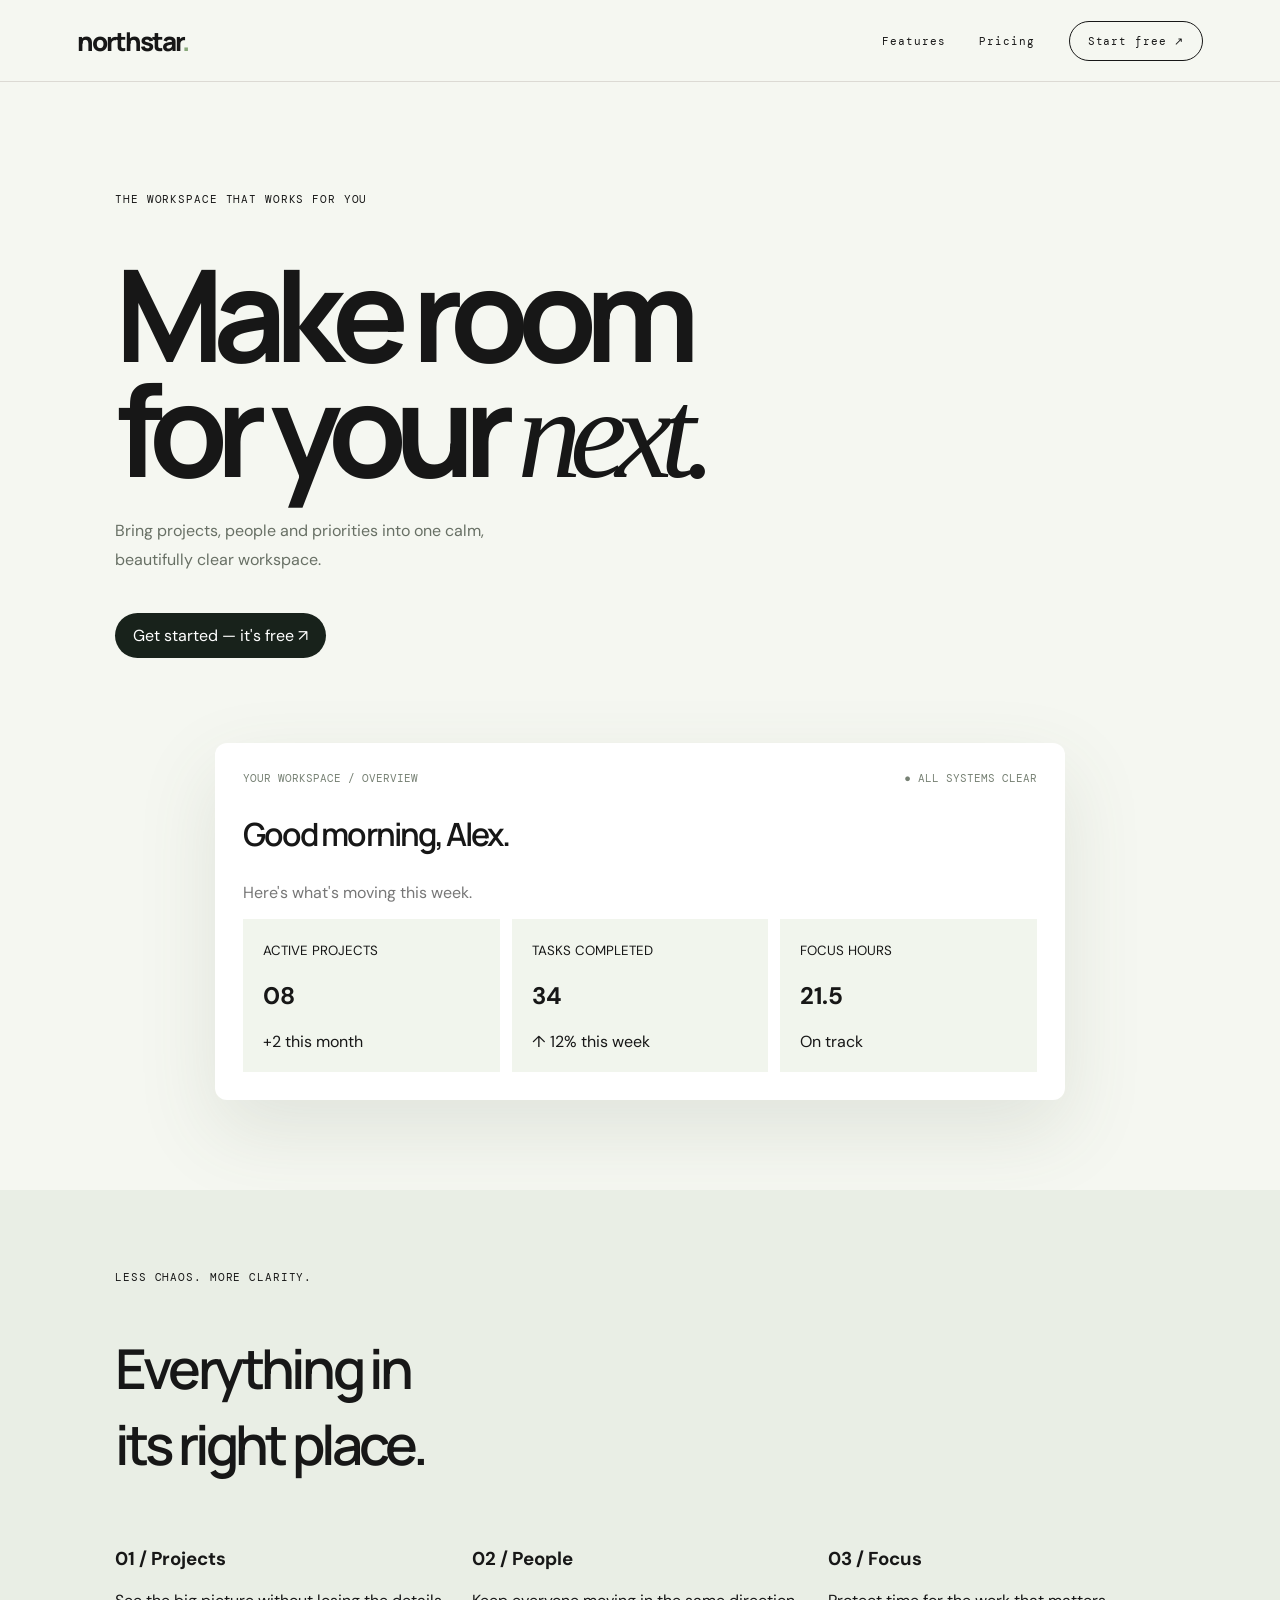
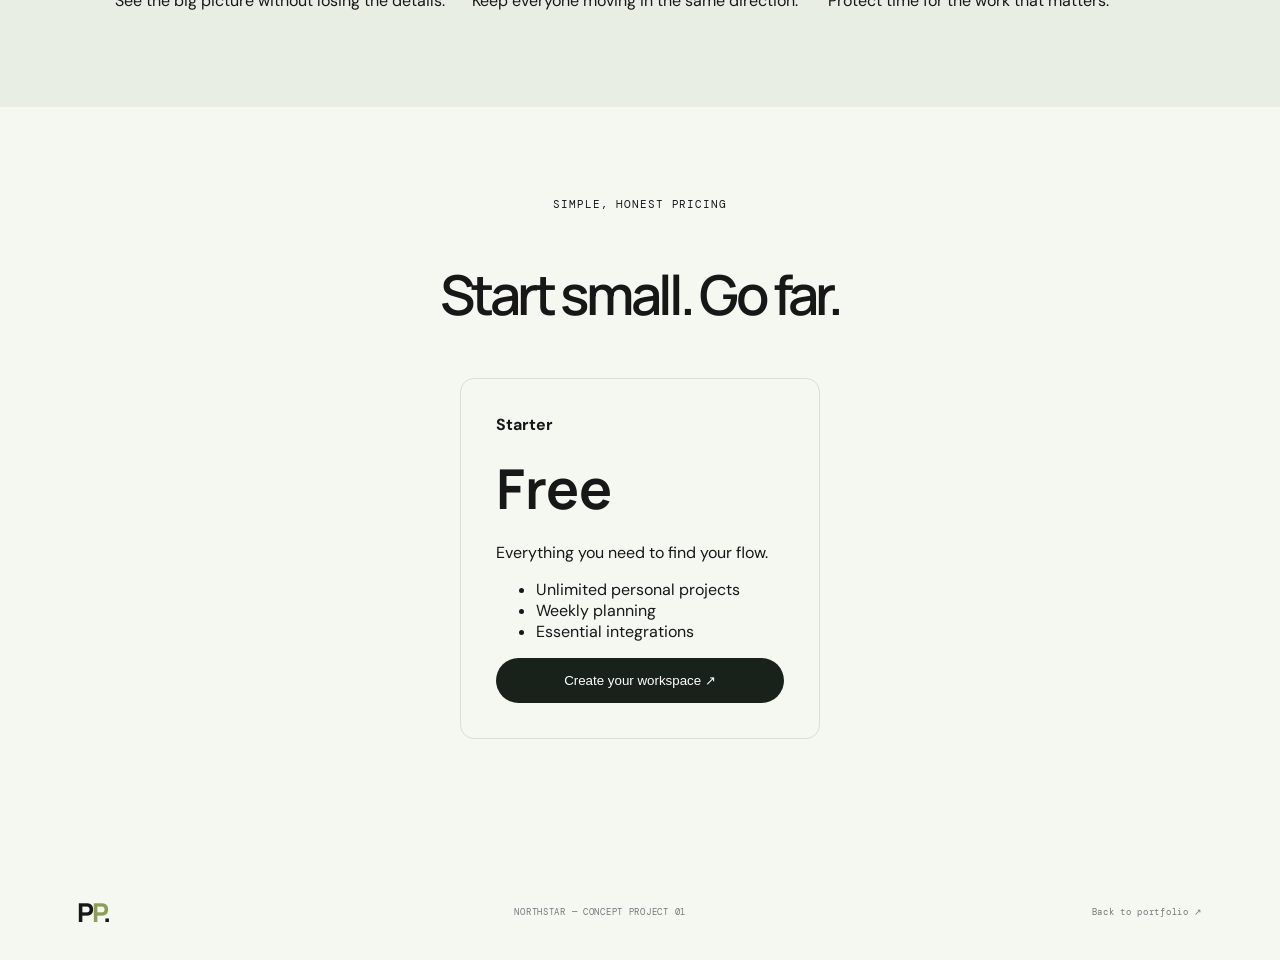
==== 01-northstar-saas/index.html @ 85a0668f "Build portfolio website: 01-northstar-saas/index.html" ====
<!doctype html><html lang="en"><head><meta charset="utf-8"><meta name="viewport" content="width=device-width,initial-scale=1"><title>Northstar — Make room for your next</title><link rel="stylesheet" href="../shared.css"></head><body style="background:#f5f7f1"><nav class="topbar"><a class="brand" href="../">northstar<span style="color:#87a77a">.</span></a><div class="navlinks"><a href="#features">Features</a><a href="#pricing">Pricing</a><a class="nav-cta" href="#pricing">Start free ↗</a></div></nav><main><section style="padding:110px 9vw 90px;position:relative;overflow:hidden"><div class="eyebrow">THE WORKSPACE THAT WORKS FOR YOU</div><h1 style="font:700 clamp(65px,10vw,130px)/.9 Manrope;letter-spacing:-.09em;max-width:850px;margin:50px 0 25px">Make room<br>for your <em style="font-family:Georgia;font-weight:400">next.</em></h1><p style="max-width:420px;color:#687065;line-height:1.8">Bring projects, people and priorities into one calm, beautifully clear workspace.</p><a class="nav-cta" style="display:inline-block;margin-top:22px;background:#18221b;color:white;border:0" href="#pricing">Get started — it's free ↗</a><div style="margin:85px auto 0;max-width:850px;background:#fff;padding:28px;box-shadow:0 30px 80px #52634a20;border-radius:12px"><div style="display:flex;justify-content:space-between;font:11px 'DM Mono';color:#778174"><span>YOUR WORKSPACE / OVERVIEW</span><span>● ALL SYSTEMS CLEAR</span></div><h2 style="font:600 32px Manrope;letter-spacing:-.06em">Good morning, Alex.</h2><p style="color:#777">Here's what's moving this week.</p><div style="display:grid;grid-template-columns:repeat(3,1fr);gap:12px"><div style="background:#f1f5ed;padding:20px"><small>ACTIVE PROJECTS</small><h2>08</h2><span>+2 this month</span></div><div style="background:#f1f5ed;padding:20px"><small>TASKS COMPLETED</small><h2>34</h2><span>↑ 12% this week</span></div><div style="background:#f1f5ed;padding:20px"><small>FOCUS HOURS</small><h2>21.5</h2><span>On track</span></div></div></div></section><section id="features" style="padding:80px 9vw;background:#e9eee5"><div class="eyebrow">LESS CHAOS. MORE CLARITY.</div><h2 style="font:600 55px Manrope;letter-spacing:-.07em">Everything in<br>its right place.</h2><div style="display:grid;grid-template-columns:repeat(auto-fit,minmax(190px,1fr));gap:20px"><article><h3>01 / Projects</h3><p>See the big picture without losing the details.</p></article><article><h3>02 / People</h3><p>Keep everyone moving in the same direction.</p></article><article><h3>03 / Focus</h3><p>Protect time for the work that matters.</p></article></div></section><section id="pricing" style="padding:90px 9vw;text-align:center"><div class="eyebrow">SIMPLE, HONEST PRICING</div><h2 style="font:600 55px Manrope;letter-spacing:-.07em">Start small. Go far.</h2><div style="max-width:360px;margin:35px auto;padding:35px;border:1px solid #d8dfd3;border-radius:14px;text-align:left"><b>Starter</b><h2 style="font:700 55px Manrope;margin:15px 0">Free</h2><p>Everything you need to find your flow.</p><ul><li>Unlimited personal projects</li><li>Weekly planning</li><li>Essential integrations</li></ul><button onclick="alert('Thanks for trying the Northstar demo!')" style="width:100%;padding:15px;background:#18221b;color:white;border:0;border-radius:30px;cursor:pointer">Create your workspace ↗</button></div></section></main><footer><a class="brand" href="../">P<span>P</span>.</a><span>NORTHSTAR — CONCEPT PROJECT 01</span><a href="../">Back to portfolio ↗</a></footer></body></html>
---- shared.css ----
@import url('https://fonts.googleapis.com/css2?family=DM+Mono:wght@400;500&family=DM+Sans:wght@400;500;600;700&family=Manrope:wght@400;500;600;700;800&display=swap');:root{--ink:#171717;--muted:#777;--paper:#f4f3ef;--line:#dcdad4;--accent:#c8ff54}*{box-sizing:border-box}html{scroll-behavior:smooth}body{margin:0;background:var(--paper);color:var(--ink);font-family:'DM Sans',sans-serif}a{color:inherit;text-decoration:none}.topbar{height:82px;padding:0 6vw;display:flex;align-items:center;justify-content:space-between;border-bottom:1px solid var(--line)}.brand{font:800 26px Manrope;letter-spacing:-2px}.brand span{color:#8a9e55}.navlinks{display:flex;align-items:center;gap:34px;font-size:13px}.nav-cta{padding:12px 18px;border:1px solid var(--ink);border-radius:30px}.hero{min-height:650px;padding:105px 10vw 65px;position:relative;overflow:hidden}.eyebrow,.card-top,.section-head,.topbar .navlinks,.project-meta{font:11px 'DM Mono',monospace;letter-spacing:.08em}.eyebrow i{display:inline-block;width:7px;height:7px;border-radius:50%;background:#93b64d;margin-right:10px}.hero h1{font:600 clamp(76px,12vw,164px)/.9 Manrope;letter-spacing:-.095em;margin:48px 0;position:relative;z-index:1}.hero h1 em,.about h2 em{font-family:Georgia,serif;font-weight:400}.hero-bottom{display:flex;justify-content:space-between;align-items:end;max-width:750px;position:relative;z-index:2}.hero-bottom p{line-height:1.7;color:#666;font-size:15px}.round-link{font-size:13px;border-bottom:1px solid;padding-bottom:9px}.round-link b{margin-left:28px}.hero-orb{position:absolute;width:370px;height:370px;border-radius:50%;right:8%;top:160px;background:radial-gradient(circle at 35% 30%,#efffca,#b9d88d 38%,#d6d9c4 70%);filter:blur(1px);opacity:.65}.work{padding:70px 6vw 130px}.section-head{display:flex;align-items:center;justify-content:space-between;border-top:1px solid var(--ink);padding:22px 0 34px}.section-head h2{font:500 18px Manrope;letter-spacing:-.04em;margin:0}.section-head span:last-child{color:#777}.project-grid{display:grid;grid-template-columns:1fr 1fr;gap:54px 24px}.project-card{display:block;min-width:0}.card-top{display:flex;justify-content:space-between;margin:0 0 13px;color:#555}.north-visual,.forma-visual,.pulse-visual,.goods-visual,.orbit-visual{height:390px;overflow:hidden;position:relative}.north-visual{background:#dce4d5;padding:38px;display:grid;place-items:center}.north-window{background:#f8faf5;width:78%;height:82%;padding:28px;box-shadow:0 25px 60px #72806b44;display:flex;flex-direction:column}.north-window small,.orbit-main small{font:9px 'DM Mono';color:#788174}.north-window strong{font:700 clamp(28px,4vw,48px)/1 Manrope;letter-spacing:-.07em;margin-top:32px}.mini-bars{display:flex;align-items:end;gap:10px;height:70px;margin-top:auto}.mini-bars i{width:15%;background:#8fa782;height:30%}.mini-bars i:nth-child(2){height:55%}.mini-bars i:nth-child(3){height:43%}.mini-bars i:nth-child(4){height:82%}.mini-bars i:nth-child(5){height:100%}.forma-visual{background:#e5a88f;color:#26231f;padding:36px}.forma-visual>span{font:800 150px Manrope;line-height:.8;letter-spacing:-.1em}.forma-visual>b{position:absolute;right:28px;bottom:65px;font:800 clamp(27px,4vw,50px)/.9 Manrope;letter-spacing:-.08em;text-align:right}.forma-visual small{position:absolute;bottom:25px;left:36px;font:9px 'DM Mono'}.pulse-visual{background:#1b2825;color:#f4f2e8;display:flex;align-items:center;justify-content:center;gap:9%;}.pulse-ring{width:190px;height:190px;border:2px solid #a8d67b;border-radius:50%;display:flex;flex-direction:column;align-items:center;justify-content:center;box-shadow:0 0 0 15px #a8d67b18,0 0 0 32px #a8d67b0b}.pulse-ring b{font:700 65px Manrope;letter-spacing:-.08em}.pulse-ring small{font:9px 'DM Mono';color:#b8c7b2}.pulse-stats{display:grid;gap:22px;font:9px 'DM Mono';color:#a5b1a8}.pulse-stats b{display:block;color:white;font:600 20px Manrope;margin-top:5px}.goods-visual{background:#e6dfd1;padding:28px;display:flex;justify-content:center;align-items:center}.goods-product{width:68%;height:85%;background:#b6b7a0;position:relative;padding:22px}.goods-product span{font:800 33px/.85 Manrope;letter-spacing:-.08em}.vase{position:absolute;bottom:0;left:38%;width:100px;height:150px;background:linear-gradient(90deg,#8c6e53,#c5a786,#92765e);border-radius:42% 42% 24% 24%/20% 20% 15% 15%;box-shadow:inset -15px 0 20px #56432e55}.goods-stamp{position:absolute;right:10%;bottom:13%;font:10px 'DM Mono';text-align:right;transform:rotate(-8deg)}.orbit-visual{background:#dedbf5;padding:26px;display:flex;gap:16px}.orbit-sidebar{width:30%;background:#f7f6ff;padding:18px 12px;font:10px/2.3 'DM Mono';color:#777}.orbit-main{background:#fff;width:70%;padding:25px;box-shadow:0 18px 40px #6b649222}.orbit-main>b{display:block;font:700 34px/.95 Manrope;letter-spacing:-.07em;margin:18px 0}.task-line{font-size:10px;border-top:1px solid #eee;padding:12px 0;color:#666}.card-info{display:flex;justify-content:space-between;align-items:start;padding-top:18px}.card-info h3{font:600 24px Manrope;letter-spacing:-.06em;margin:0 0 5px}.card-info p{font-size:13px;color:#777;margin:0}.card-info>span{font-size:20px}.about{background:#e9e8e2;padding:110px 12vw}.about h2{font:600 clamp(56px,8vw,100px)/.95 Manrope;letter-spacing:-.09em;margin:35px 0}.about>p{max-width:460px;line-height:1.8;color:#666;font-size:15px}.email-link{display:inline-block;margin-top:28px;border-bottom:1px solid;padding-bottom:8px;font-size:13px}footer{padding:30px 6vw;display:flex;justify-content:space-between;align-items:center;font:9px 'DM Mono';letter-spacing:.08em;color:#777}footer .brand{color:var(--ink)}@media(max-width:700px){.topbar{padding:0 5vw;height:70px}.navlinks{gap:13px;font-size:11px}.navlinks>a:first-child{display:none}.hero{padding:90px 7vw 55px;min-height:590px}.hero-orb{width:230px;height:230px;right:-40px;top:180px}.hero h1{font-size:clamp(70px,17vw,115px)}.hero-bottom{align-items:start;gap:25px;flex-direction:column}.work{padding:50px 5vw 85px}.project-grid{grid-template-columns:1fr;gap:42px}.north-visual,.forma-visual,.pulse-visual,.goods-visual,.orbit-visual{height:330px}.about{padding:80px 7vw}footer{padding:25px 5vw;gap:12px;flex-wrap:wrap}footer span:nth-child(2){order:3;width:100%}}
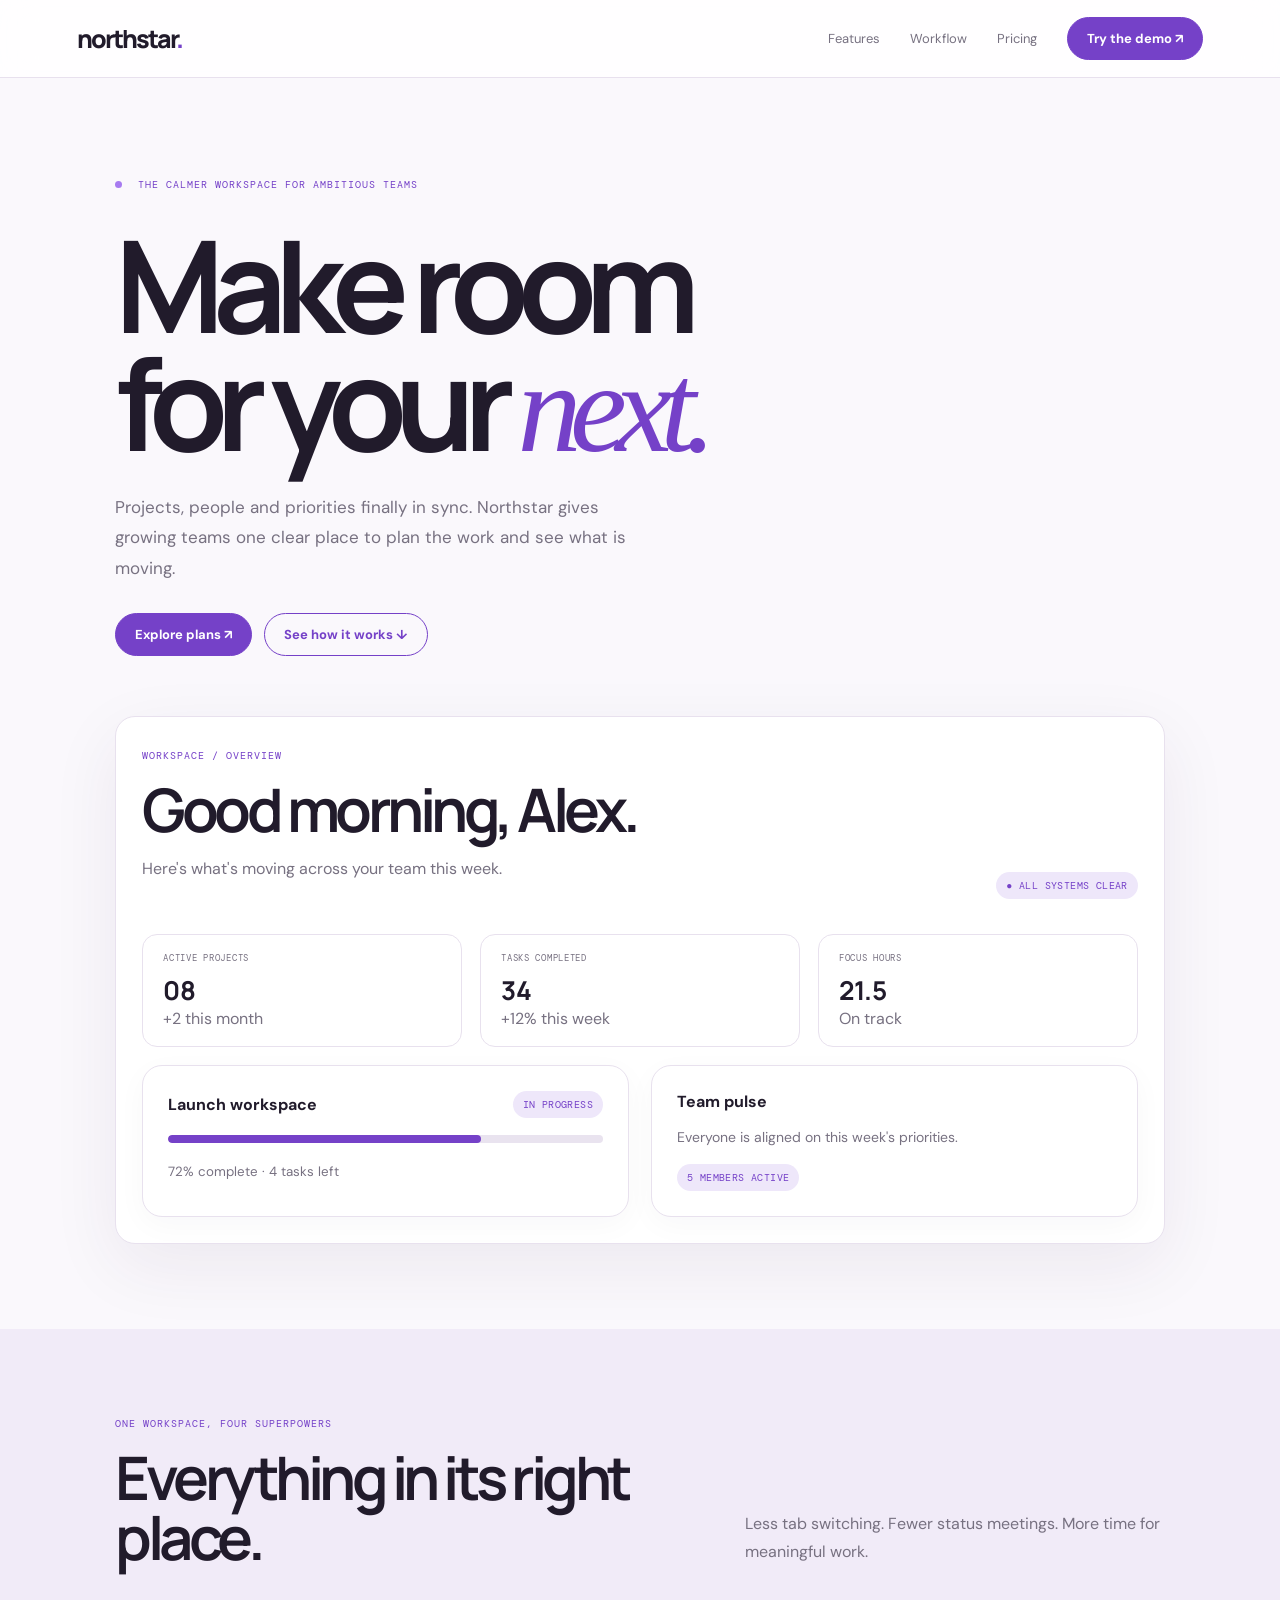
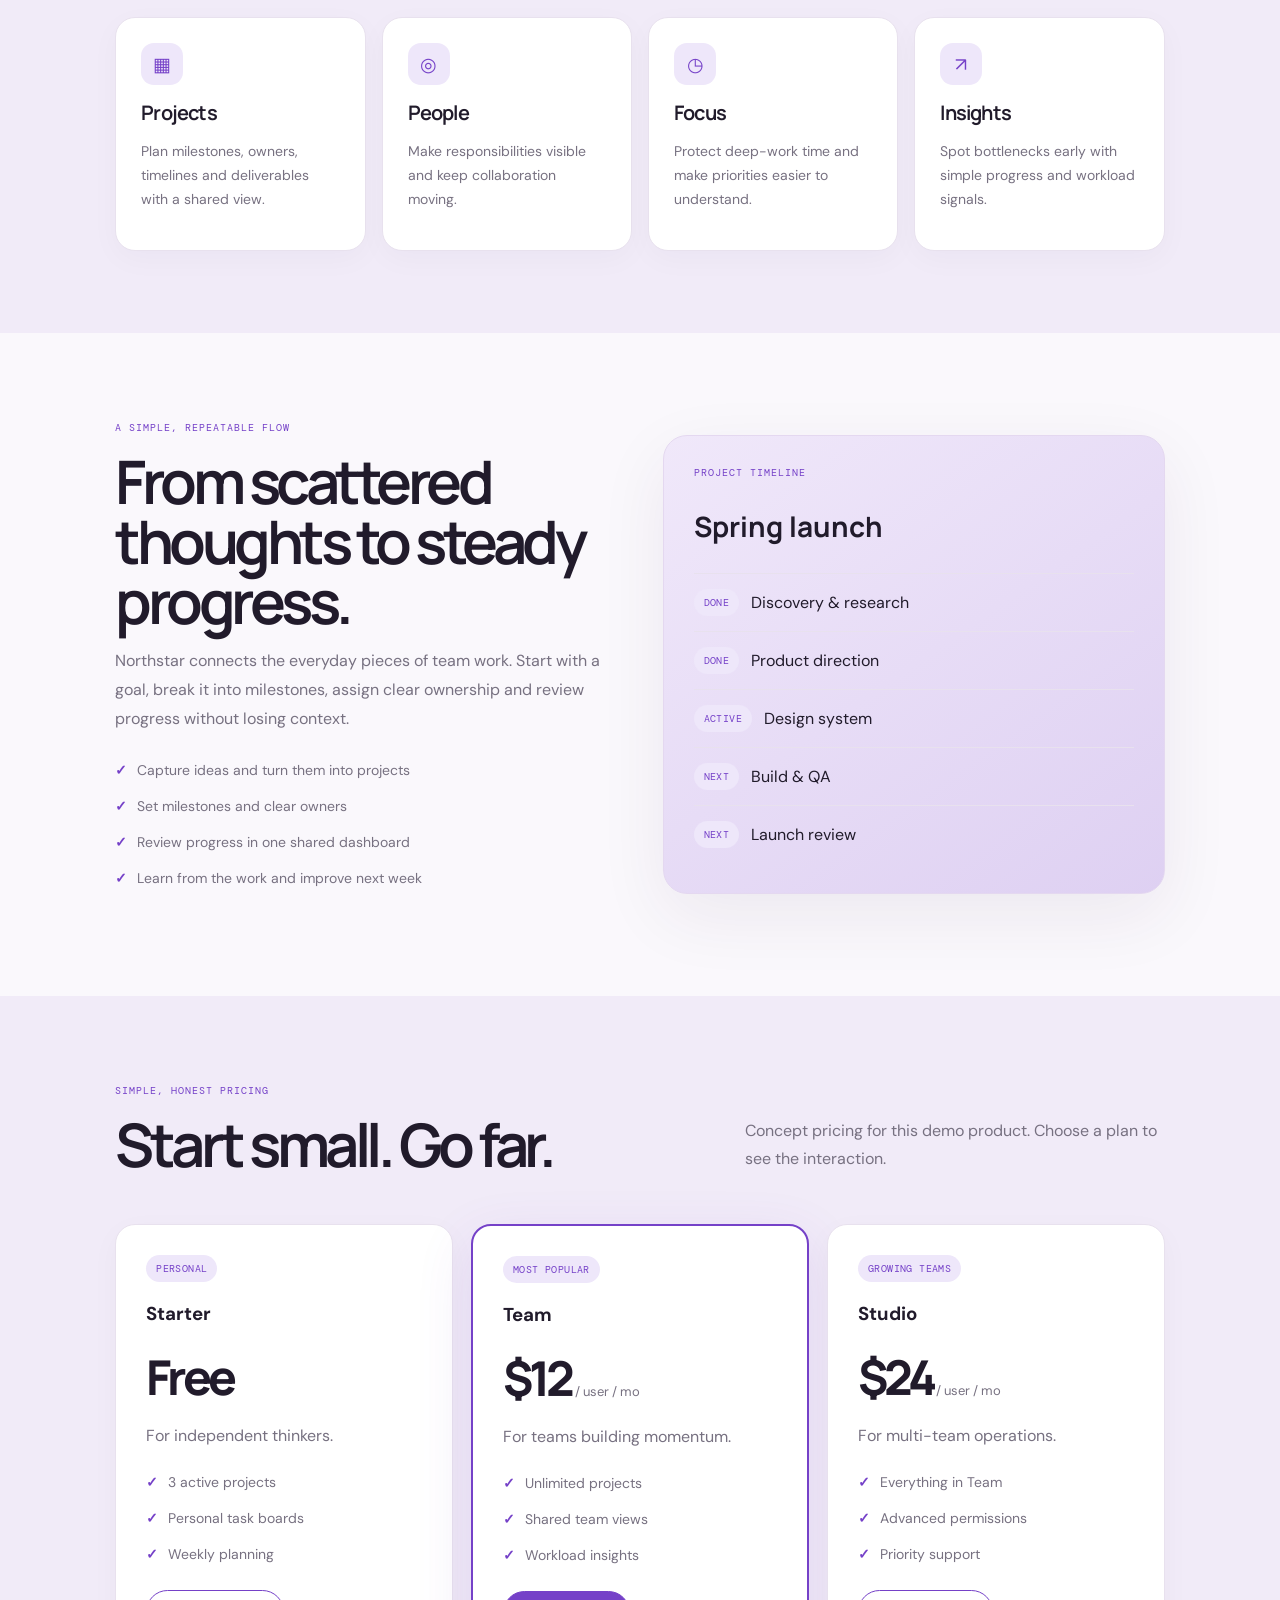
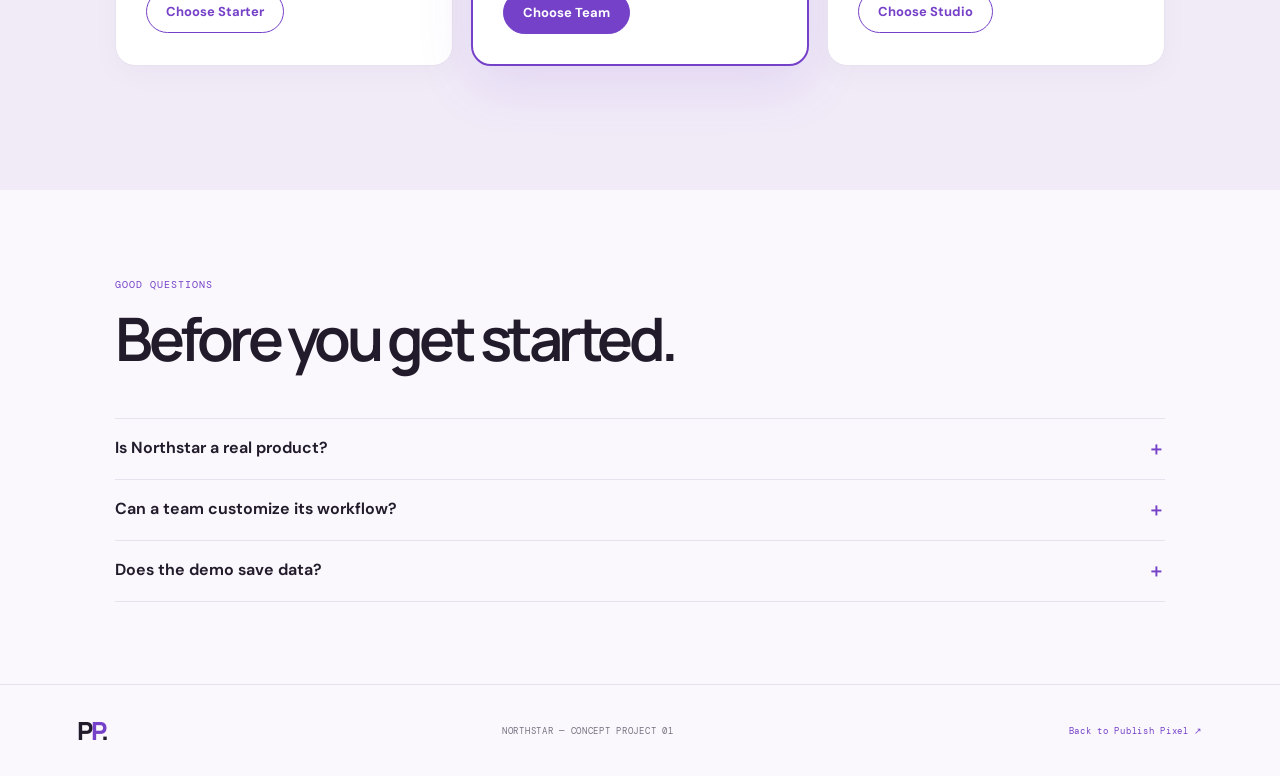
==== commit db6fb97b: "Expand portfolio with Publish Pixel purple design system" ====
--- a/01-northstar-saas/index.html
+++ b/01-northstar-saas/index.html
@@ -1 +1,5 @@
-<!doctype html><html lang="en"><head><meta charset="utf-8"><meta name="viewport" content="width=device-width,initial-scale=1"><title>Northstar — Make room for your next</title><link rel="stylesheet" href="../shared.css"></head><body style="background:#f5f7f1"><nav class="topbar"><a class="brand" href="../">northstar<span style="color:#87a77a">.</span></a><div class="navlinks"><a href="#features">Features</a><a href="#pricing">Pricing</a><a class="nav-cta" href="#pricing">Start free ↗</a></div></nav><main><section style="padding:110px 9vw 90px;position:relative;overflow:hidden"><div class="eyebrow">THE WORKSPACE THAT WORKS FOR YOU</div><h1 style="font:700 clamp(65px,10vw,130px)/.9 Manrope;letter-spacing:-.09em;max-width:850px;margin:50px 0 25px">Make room<br>for your <em style="font-family:Georgia;font-weight:400">next.</em></h1><p style="max-width:420px;color:#687065;line-height:1.8">Bring projects, people and priorities into one calm, beautifully clear workspace.</p><a class="nav-cta" style="display:inline-block;margin-top:22px;background:#18221b;color:white;border:0" href="#pricing">Get started — it's free ↗</a><div style="margin:85px auto 0;max-width:850px;background:#fff;padding:28px;box-shadow:0 30px 80px #52634a20;border-radius:12px"><div style="display:flex;justify-content:space-between;font:11px 'DM Mono';color:#778174"><span>YOUR WORKSPACE / OVERVIEW</span><span>● ALL SYSTEMS CLEAR</span></div><h2 style="font:600 32px Manrope;letter-spacing:-.06em">Good morning, Alex.</h2><p style="color:#777">Here's what's moving this week.</p><div style="display:grid;grid-template-columns:repeat(3,1fr);gap:12px"><div style="background:#f1f5ed;padding:20px"><small>ACTIVE PROJECTS</small><h2>08</h2><span>+2 this month</span></div><div style="background:#f1f5ed;padding:20px"><small>TASKS COMPLETED</small><h2>34</h2><span>↑ 12% this week</span></div><div style="background:#f1f5ed;padding:20px"><small>FOCUS HOURS</small><h2>21.5</h2><span>On track</span></div></div></div></section><section id="features" style="padding:80px 9vw;background:#e9eee5"><div class="eyebrow">LESS CHAOS. MORE CLARITY.</div><h2 style="font:600 55px Manrope;letter-spacing:-.07em">Everything in<br>its right place.</h2><div style="display:grid;grid-template-columns:repeat(auto-fit,minmax(190px,1fr));gap:20px"><article><h3>01 / Projects</h3><p>See the big picture without losing the details.</p></article><article><h3>02 / People</h3><p>Keep everyone moving in the same direction.</p></article><article><h3>03 / Focus</h3><p>Protect time for the work that matters.</p></article></div></section><section id="pricing" style="padding:90px 9vw;text-align:center"><div class="eyebrow">SIMPLE, HONEST PRICING</div><h2 style="font:600 55px Manrope;letter-spacing:-.07em">Start small. Go far.</h2><div style="max-width:360px;margin:35px auto;padding:35px;border:1px solid #d8dfd3;border-radius:14px;text-align:left"><b>Starter</b><h2 style="font:700 55px Manrope;margin:15px 0">Free</h2><p>Everything you need to find your flow.</p><ul><li>Unlimited personal projects</li><li>Weekly planning</li><li>Essential integrations</li></ul><button onclick="alert('Thanks for trying the Northstar demo!')" style="width:100%;padding:15px;background:#18221b;color:white;border:0;border-radius:30px;cursor:pointer">Create your workspace ↗</button></div></section></main><footer><a class="brand" href="../">P<span>P</span>.</a><span>NORTHSTAR — CONCEPT PROJECT 01</span><a href="../">Back to portfolio ↗</a></footer></body></html>+<!doctype html><html lang="en"><head><meta charset="utf-8"><meta name="viewport" content="width=device-width,initial-scale=1"><meta name="theme-color" content="#7541c8"><title>Northstar — Your work, in one clear place</title><link rel="stylesheet" href="../shared.css"></head><body><nav class="topbar"><a class="brand" href="../">northstar<span>.</span></a><div class="navlinks"><a href="#features">Features</a><a href="#workflow">Workflow</a><a href="#pricing">Pricing</a><a class="nav-cta" href="#pricing">Try the demo ↗</a></div></nav><main><section class="hero"><div class="eyebrow"><i></i> THE CALMER WORKSPACE FOR AMBITIOUS TEAMS</div><h1>Make room<br>for your <em style="color:var(--purple)">next.</em></h1><p class="hero-copy">Projects, people and priorities finally in sync. Northstar gives growing teams one clear place to plan the work and see what is moving.</p><div class="hero-actions"><a class="button" href="#pricing">Explore plans ↗</a><a class="button secondary" href="#features">See how it works ↓</a></div><div class="hero-panel"><div class="section-heading"><div><span class="eyebrow">WORKSPACE / OVERVIEW</span><h2>Good morning, Alex.</h2><p>Here's what's moving across your team this week.</p></div><span class="tag">● ALL SYSTEMS CLEAR</span></div><div class="grid-3"><div class="stat"><small>ACTIVE PROJECTS</small><strong>08</strong><span class="muted">+2 this month</span></div><div class="stat"><small>TASKS COMPLETED</small><strong>34</strong><span class="muted">+12% this week</span></div><div class="stat"><small>FOCUS HOURS</small><strong>21.5</strong><span class="muted">On track</span></div></div><div class="grid-2" style="margin-top:18px"><div class="panel"><div class="card-info"><b>Launch workspace</b><span class="tag">IN PROGRESS</span></div><div class="progress-track" style="margin:17px 0"><span style="width:72%"></span></div><small class="muted">72% complete · 4 tasks left</small></div><div class="panel"><b>Team pulse</b><p>Everyone is aligned on this week's priorities.</p><span class="tag">5 MEMBERS ACTIVE</span></div></div></div></section>
+<section class="section tint" id="features"><div class="section-heading"><div><span class="eyebrow">ONE WORKSPACE, FOUR SUPERPOWERS</span><h2>Everything in its right place.</h2></div><p>Less tab switching. Fewer status meetings. More time for meaningful work.</p></div><div class="grid-4"><article class="feature-card"><div class="icon-tile">▦</div><h3>Projects</h3><p>Plan milestones, owners, timelines and deliverables with a shared view.</p></article><article class="feature-card"><div class="icon-tile">◎</div><h3>People</h3><p>Make responsibilities visible and keep collaboration moving.</p></article><article class="feature-card"><div class="icon-tile">◷</div><h3>Focus</h3><p>Protect deep-work time and make priorities easier to understand.</p></article><article class="feature-card"><div class="icon-tile">↗</div><h3>Insights</h3><p>Spot bottlenecks early with simple progress and workload signals.</p></article></div></section>
+<section class="section" id="workflow"><div class="split"><div><span class="eyebrow">A SIMPLE, REPEATABLE FLOW</span><h2>From scattered thoughts to steady progress.</h2><p class="muted" style="line-height:1.8">Northstar connects the everyday pieces of team work. Start with a goal, break it into milestones, assign clear ownership and review progress without losing context.</p><ul class="list-check"><li>Capture ideas and turn them into projects</li><li>Set milestones and clear owners</li><li>Review progress in one shared dashboard</li><li>Learn from the work and improve next week</li></ul></div><div class="visual-card"><div class="eyebrow">PROJECT TIMELINE</div><h3 style="font:700 28px Manrope">Spring launch</h3><div class="task-row"><span class="tag">DONE</span><span>Discovery & research</span></div><div class="task-row"><span class="tag">DONE</span><span>Product direction</span></div><div class="task-row"><span class="tag">ACTIVE</span><span>Design system</span></div><div class="task-row"><span class="tag">NEXT</span><span>Build & QA</span></div><div class="task-row"><span class="tag">NEXT</span><span>Launch review</span></div></div></div></section>
+<section class="section tint" id="pricing"><div class="section-heading"><div><span class="eyebrow">SIMPLE, HONEST PRICING</span><h2>Start small. Go far.</h2></div><p>Concept pricing for this demo product. Choose a plan to see the interaction.</p></div><div class="grid-3"><article class="price-card"><span class="tag">PERSONAL</span><h3>Starter</h3><div class="price">Free</div><p class="muted">For independent thinkers.</p><ul class="list-check"><li>3 active projects</li><li>Personal task boards</li><li>Weekly planning</li></ul><button class="button secondary" onclick="choosePlan('Starter')">Choose Starter</button></article><article class="price-card featured"><span class="tag">MOST POPULAR</span><h3>Team</h3><div class="price">$12<small> / user / mo</small></div><p class="muted">For teams building momentum.</p><ul class="list-check"><li>Unlimited projects</li><li>Shared team views</li><li>Workload insights</li></ul><button class="button" onclick="choosePlan('Team')">Choose Team</button></article><article class="price-card"><span class="tag">GROWING TEAMS</span><h3>Studio</h3><div class="price">$24<small> / user / mo</small></div><p class="muted">For multi-team operations.</p><ul class="list-check"><li>Everything in Team</li><li>Advanced permissions</li><li>Priority support</li></ul><button class="button secondary" onclick="choosePlan('Studio')">Choose Studio</button></article></div><p class="notice" id="planNotice" aria-live="polite"></p></section>
+<section class="section"><div class="section-heading"><div><span class="eyebrow">GOOD QUESTIONS</span><h2>Before you get started.</h2></div></div><details><summary>Is Northstar a real product?</summary><p>Northstar is a fictional SaaS concept created as a Publish Pixel portfolio project. Its screens and interactions are demonstrations.</p></details><details><summary>Can a team customize its workflow?</summary><p>The concept is designed around flexible projects, milestones, owners and team views. A production build could add custom fields, automations and integrations.</p></details><details><summary>Does the demo save data?</summary><p>Plan selection is a front-end interaction only. No account or payment information is collected.</p></details></section></main><footer><a class="brand" href="../">P<span>P</span>.</a><span>NORTHSTAR — CONCEPT PROJECT 01</span><a class="back-link" href="../">Back to Publish Pixel ↗</a></footer><script>function choosePlan(name){document.getElementById('planNotice').textContent=name+' selected — this is a portfolio demo, no account or payment is created.'}</script></body></html>
--- a/shared.css
+++ b/shared.css
@@ -1 +1,3 @@
-@import url('https://fonts.googleapis.com/css2?family=DM+Mono:wght@400;500&family=DM+Sans:wght@400;500;600;700&family=Manrope:wght@400;500;600;700;800&display=swap');:root{--ink:#171717;--muted:#777;--paper:#f4f3ef;--line:#dcdad4;--accent:#c8ff54}*{box-sizing:border-box}html{scroll-behavior:smooth}body{margin:0;background:var(--paper);color:var(--ink);font-family:'DM Sans',sans-serif}a{color:inherit;text-decoration:none}.topbar{height:82px;padding:0 6vw;display:flex;align-items:center;justify-content:space-between;border-bottom:1px solid var(--line)}.brand{font:800 26px Manrope;letter-spacing:-2px}.brand span{color:#8a9e55}.navlinks{display:flex;align-items:center;gap:34px;font-size:13px}.nav-cta{padding:12px 18px;border:1px solid var(--ink);border-radius:30px}.hero{min-height:650px;padding:105px 10vw 65px;position:relative;overflow:hidden}.eyebrow,.card-top,.section-head,.topbar .navlinks,.project-meta{font:11px 'DM Mono',monospace;letter-spacing:.08em}.eyebrow i{display:inline-block;width:7px;height:7px;border-radius:50%;background:#93b64d;margin-right:10px}.hero h1{font:600 clamp(76px,12vw,164px)/.9 Manrope;letter-spacing:-.095em;margin:48px 0;position:relative;z-index:1}.hero h1 em,.about h2 em{font-family:Georgia,serif;font-weight:400}.hero-bottom{display:flex;justify-content:space-between;align-items:end;max-width:750px;position:relative;z-index:2}.hero-bottom p{line-height:1.7;color:#666;font-size:15px}.round-link{font-size:13px;border-bottom:1px solid;padding-bottom:9px}.round-link b{margin-left:28px}.hero-orb{position:absolute;width:370px;height:370px;border-radius:50%;right:8%;top:160px;background:radial-gradient(circle at 35% 30%,#efffca,#b9d88d 38%,#d6d9c4 70%);filter:blur(1px);opacity:.65}.work{padding:70px 6vw 130px}.section-head{display:flex;align-items:center;justify-content:space-between;border-top:1px solid var(--ink);padding:22px 0 34px}.section-head h2{font:500 18px Manrope;letter-spacing:-.04em;margin:0}.section-head span:last-child{color:#777}.project-grid{display:grid;grid-template-columns:1fr 1fr;gap:54px 24px}.project-card{display:block;min-width:0}.card-top{display:flex;justify-content:space-between;margin:0 0 13px;color:#555}.north-visual,.forma-visual,.pulse-visual,.goods-visual,.orbit-visual{height:390px;overflow:hidden;position:relative}.north-visual{background:#dce4d5;padding:38px;display:grid;place-items:center}.north-window{background:#f8faf5;width:78%;height:82%;padding:28px;box-shadow:0 25px 60px #72806b44;display:flex;flex-direction:column}.north-window small,.orbit-main small{font:9px 'DM Mono';color:#788174}.north-window strong{font:700 clamp(28px,4vw,48px)/1 Manrope;letter-spacing:-.07em;margin-top:32px}.mini-bars{display:flex;align-items:end;gap:10px;height:70px;margin-top:auto}.mini-bars i{width:15%;background:#8fa782;height:30%}.mini-bars i:nth-child(2){height:55%}.mini-bars i:nth-child(3){height:43%}.mini-bars i:nth-child(4){height:82%}.mini-bars i:nth-child(5){height:100%}.forma-visual{background:#e5a88f;color:#26231f;padding:36px}.forma-visual>span{font:800 150px Manrope;line-height:.8;letter-spacing:-.1em}.forma-visual>b{position:absolute;right:28px;bottom:65px;font:800 clamp(27px,4vw,50px)/.9 Manrope;letter-spacing:-.08em;text-align:right}.forma-visual small{position:absolute;bottom:25px;left:36px;font:9px 'DM Mono'}.pulse-visual{background:#1b2825;color:#f4f2e8;display:flex;align-items:center;justify-content:center;gap:9%;}.pulse-ring{width:190px;height:190px;border:2px solid #a8d67b;border-radius:50%;display:flex;flex-direction:column;align-items:center;justify-content:center;box-shadow:0 0 0 15px #a8d67b18,0 0 0 32px #a8d67b0b}.pulse-ring b{font:700 65px Manrope;letter-spacing:-.08em}.pulse-ring small{font:9px 'DM Mono';color:#b8c7b2}.pulse-stats{display:grid;gap:22px;font:9px 'DM Mono';color:#a5b1a8}.pulse-stats b{display:block;color:white;font:600 20px Manrope;margin-top:5px}.goods-visual{background:#e6dfd1;padding:28px;display:flex;justify-content:center;align-items:center}.goods-product{width:68%;height:85%;background:#b6b7a0;position:relative;padding:22px}.goods-product span{font:800 33px/.85 Manrope;letter-spacing:-.08em}.vase{position:absolute;bottom:0;left:38%;width:100px;height:150px;background:linear-gradient(90deg,#8c6e53,#c5a786,#92765e);border-radius:42% 42% 24% 24%/20% 20% 15% 15%;box-shadow:inset -15px 0 20px #56432e55}.goods-stamp{position:absolute;right:10%;bottom:13%;font:10px 'DM Mono';text-align:right;transform:rotate(-8deg)}.orbit-visual{background:#dedbf5;padding:26px;display:flex;gap:16px}.orbit-sidebar{width:30%;background:#f7f6ff;padding:18px 12px;font:10px/2.3 'DM Mono';color:#777}.orbit-main{background:#fff;width:70%;padding:25px;box-shadow:0 18px 40px #6b649222}.orbit-main>b{display:block;font:700 34px/.95 Manrope;letter-spacing:-.07em;margin:18px 0}.task-line{font-size:10px;border-top:1px solid #eee;padding:12px 0;color:#666}.card-info{display:flex;justify-content:space-between;align-items:start;padding-top:18px}.card-info h3{font:600 24px Manrope;letter-spacing:-.06em;margin:0 0 5px}.card-info p{font-size:13px;color:#777;margin:0}.card-info>span{font-size:20px}.about{background:#e9e8e2;padding:110px 12vw}.about h2{font:600 clamp(56px,8vw,100px)/.95 Manrope;letter-spacing:-.09em;margin:35px 0}.about>p{max-width:460px;line-height:1.8;color:#666;font-size:15px}.email-link{display:inline-block;margin-top:28px;border-bottom:1px solid;padding-bottom:8px;font-size:13px}footer{padding:30px 6vw;display:flex;justify-content:space-between;align-items:center;font:9px 'DM Mono';letter-spacing:.08em;color:#777}footer .brand{color:var(--ink)}@media(max-width:700px){.topbar{padding:0 5vw;height:70px}.navlinks{gap:13px;font-size:11px}.navlinks>a:first-child{display:none}.hero{padding:90px 7vw 55px;min-height:590px}.hero-orb{width:230px;height:230px;right:-40px;top:180px}.hero h1{font-size:clamp(70px,17vw,115px)}.hero-bottom{align-items:start;gap:25px;flex-direction:column}.work{padding:50px 5vw 85px}.project-grid{grid-template-columns:1fr;gap:42px}.north-visual,.forma-visual,.pulse-visual,.goods-visual,.orbit-visual{height:330px}.about{padding:80px 7vw}footer{padding:25px 5vw;gap:12px;flex-wrap:wrap}footer span:nth-child(2){order:3;width:100%}}+@import url('https://fonts.googleapis.com/css2?family=DM+Mono:wght@400;500&family=DM+Sans:wght@400;500;600;700&family=Manrope:wght@400;500;600;700;800&display=swap');
+:root{--ink:#211b2b;--muted:#777181;--paper:#faf8fc;--line:#e8e1ee;--purple:#7541c8;--purple-dark:#54269e;--purple-soft:#eee7fa;--purple-bright:#a77bf0;--radius:20px;--shadow:0 22px 70px #35204b12}
+*{box-sizing:border-box}html{scroll-behavior:smooth;scroll-padding-top:90px}body{margin:0;background:var(--paper);color:var(--ink);font-family:'DM Sans',sans-serif}a{color:inherit;text-decoration:none}button,input,select,textarea{font:inherit}button,a{ -webkit-tap-highlight-color:transparent}.topbar{height:78px;padding:0 6vw;display:flex;align-items:center;justify-content:space-between;border-bottom:1px solid var(--line);background:#ffffffd9;backdrop-filter:blur(16px);position:sticky;top:0;z-index:20}.brand{font:800 25px Manrope;letter-spacing:-2px}.brand span{color:var(--purple)}.navlinks{display:flex;align-items:center;gap:30px;font-size:13px}.navlinks a:not(.nav-cta){color:var(--muted)}.navlinks a:hover{color:var(--purple)}.nav-cta,.button{display:inline-flex;align-items:center;justify-content:center;gap:9px;padding:12px 19px;border:1px solid var(--purple);border-radius:99px;background:var(--purple);color:white;font-size:13px;font-weight:700;transition:.2s}.nav-cta:hover,.button:hover{background:var(--purple-dark);transform:translateY(-2px)}.button.secondary{background:transparent;color:var(--purple)}.eyebrow,.card-top,.section-head,.project-meta{font:10px 'DM Mono',monospace;letter-spacing:.1em;text-transform:uppercase;color:var(--purple)}.eyebrow i{display:inline-block;width:7px;height:7px;border-radius:50%;background:var(--purple-bright);margin-right:9px}.hero{padding:100px 9vw 85px;position:relative;overflow:hidden}.hero h1{font:700 clamp(60px,10vw,132px)/.92 Manrope;letter-spacing:-.09em;margin:35px 0 24px;max-width:1000px}.hero h1 em,.display-serif{font-family:Georgia,serif;font-weight:400}.hero-copy{max-width:540px;color:var(--muted);font-size:17px;line-height:1.8}.hero-actions{display:flex;gap:12px;flex-wrap:wrap;margin-top:30px}.hero-panel{margin:60px auto 0;max-width:1120px;border:1px solid var(--line);border-radius:var(--radius);background:white;padding:26px;box-shadow:var(--shadow)}.section{padding:82px 9vw}.section.tint{background:#f1ebf8}.section.dark{background:#241b31;color:#fff}.section-heading{display:flex;justify-content:space-between;align-items:end;gap:25px;margin-bottom:35px}.section-heading h2,.section h2{font:650 clamp(34px,5vw,60px)/1 Manrope;letter-spacing:-.075em;margin:15px 0}.section-heading p{max-width:420px;color:var(--muted);line-height:1.75}.grid-2{display:grid;grid-template-columns:repeat(2,minmax(0,1fr));gap:22px}.grid-3{display:grid;grid-template-columns:repeat(3,minmax(0,1fr));gap:18px}.grid-4{display:grid;grid-template-columns:repeat(4,minmax(0,1fr));gap:16px}.panel,.feature-card,.price-card,.quote-card{background:#fff;border:1px solid var(--line);border-radius:var(--radius);padding:25px;box-shadow:0 8px 30px #2b183008}.feature-card h3,.panel h3{font:650 20px Manrope;letter-spacing:-.04em;margin:14px 0 8px}.feature-card p,.panel p{color:var(--muted);line-height:1.7;font-size:14px}.icon-tile{width:42px;height:42px;display:grid;place-items:center;background:var(--purple-soft);color:var(--purple);border-radius:13px;font-size:19px}.metric{font:750 36px Manrope;letter-spacing:-.07em}.muted{color:var(--muted)}.tag{display:inline-flex;padding:7px 10px;background:var(--purple-soft);color:var(--purple);border-radius:99px;font:10px 'DM Mono';letter-spacing:.04em}.split{display:grid;grid-template-columns:1fr 1fr;gap:45px;align-items:center}.visual-card{background:linear-gradient(145deg,#f0e8fa,#ded0f2);border:1px solid #e4d8f0;border-radius:24px;padding:30px;min-height:300px;box-shadow:var(--shadow)}.stat-row{display:flex;gap:12px;flex-wrap:wrap}.stat{background:#fff;border:1px solid var(--line);padding:17px 20px;border-radius:15px;flex:1;min-width:120px}.stat small{display:block;color:var(--muted);font:9px 'DM Mono';letter-spacing:.08em}.stat strong{display:block;font:700 26px Manrope;margin-top:8px}.list-check{list-style:none;padding:0;margin:18px 0}.list-check li{padding:9px 0;color:var(--muted);font-size:14px}.list-check li:before{content:'✓';color:var(--purple);font-weight:800;margin-right:10px}.price-card{padding:30px}.price-card.featured{border:2px solid var(--purple);box-shadow:0 18px 55px #7541c820}.price{font:750 48px Manrope;letter-spacing:-.08em;margin:15px 0}.price small{font:13px 'DM Sans';letter-spacing:0;color:var(--muted)}details{border-top:1px solid var(--line);padding:18px 0}details:last-child{border-bottom:1px solid var(--line)}summary{cursor:pointer;font-weight:650;list-style:none;display:flex;justify-content:space-between;gap:15px}summary::-webkit-details-marker{display:none}summary:after{content:'＋';color:var(--purple);font-size:18px}details[open] summary:after{content:'−'}details p{color:var(--muted);line-height:1.75;font-size:14px;max-width:750px}.form-row{display:flex;gap:10px;flex-wrap:wrap}.field{padding:14px 16px;border:1px solid var(--line);border-radius:12px;background:#fff;min-width:0}.field:focus{outline:2px solid #b995ec;border-color:var(--purple)}.card-info{display:flex;justify-content:space-between;align-items:center}.round-link{font-size:13px;border-bottom:1px solid var(--purple);padding-bottom:8px;color:var(--purple)}.about{background:#eee8f5;padding:95px 10vw}.about h2{font:650 clamp(45px,7vw,82px)/.95 Manrope;letter-spacing:-.09em;margin:28px 0}.about>p{max-width:540px;line-height:1.8;color:var(--muted)}.email-link{display:inline-block;margin-top:24px;border-bottom:1px solid var(--purple);padding-bottom:8px;font-size:13px;color:var(--purple)}footer{padding:28px 6vw;display:flex;justify-content:space-between;align-items:center;gap:18px;border-top:1px solid var(--line);font:9px 'DM Mono';letter-spacing:.08em;color:var(--muted)}footer .brand{color:var(--ink)}.back-link{color:var(--purple)}.progress-track{height:8px;background:#e9e3ef;border-radius:20px;overflow:hidden}.progress-track span{display:block;height:100%;background:var(--purple);border-radius:20px}.pill-tabs{display:flex;gap:8px;flex-wrap:wrap}.pill-tabs button{border:1px solid var(--line);border-radius:99px;padding:9px 14px;background:white;color:var(--muted);cursor:pointer}.pill-tabs button.active{background:var(--purple);color:white;border-color:var(--purple)}.product-art{height:220px;border-radius:16px;display:grid;place-items:center;background:linear-gradient(140deg,#e8dff1,#cdb9e3);font-size:70px}.task-row{display:flex;align-items:center;gap:12px;padding:15px 0;border-top:1px solid var(--line)}.task-row input{accent-color:var(--purple);width:18px;height:18px}.task-row.done span{text-decoration:line-through;color:#aaa}.notice{font-size:12px;color:var(--purple);min-height:18px}@media(max-width:850px){.grid-4{grid-template-columns:repeat(2,1fr)}.grid-3{grid-template-columns:repeat(2,1fr)}.split{gap:25px}.hero{padding-top:80px}}@media(max-width:650px){.topbar{height:68px;padding:0 5vw}.navlinks{gap:12px;font-size:11px}.navlinks>a:nth-child(2){display:none}.hero{padding:72px 7vw 60px}.hero h1{font-size:clamp(58px,16vw,95px)}.hero-copy{font-size:15px}.section{padding:62px 7vw}.section-heading{display:block}.grid-2,.grid-3,.grid-4,.split{grid-template-columns:1fr}.hero-panel{padding:16px;margin-top:38px}.about{padding:70px 7vw}footer{padding:24px 5vw;flex-wrap:wrap}footer span:nth-child(2){order:3;width:100%}}
